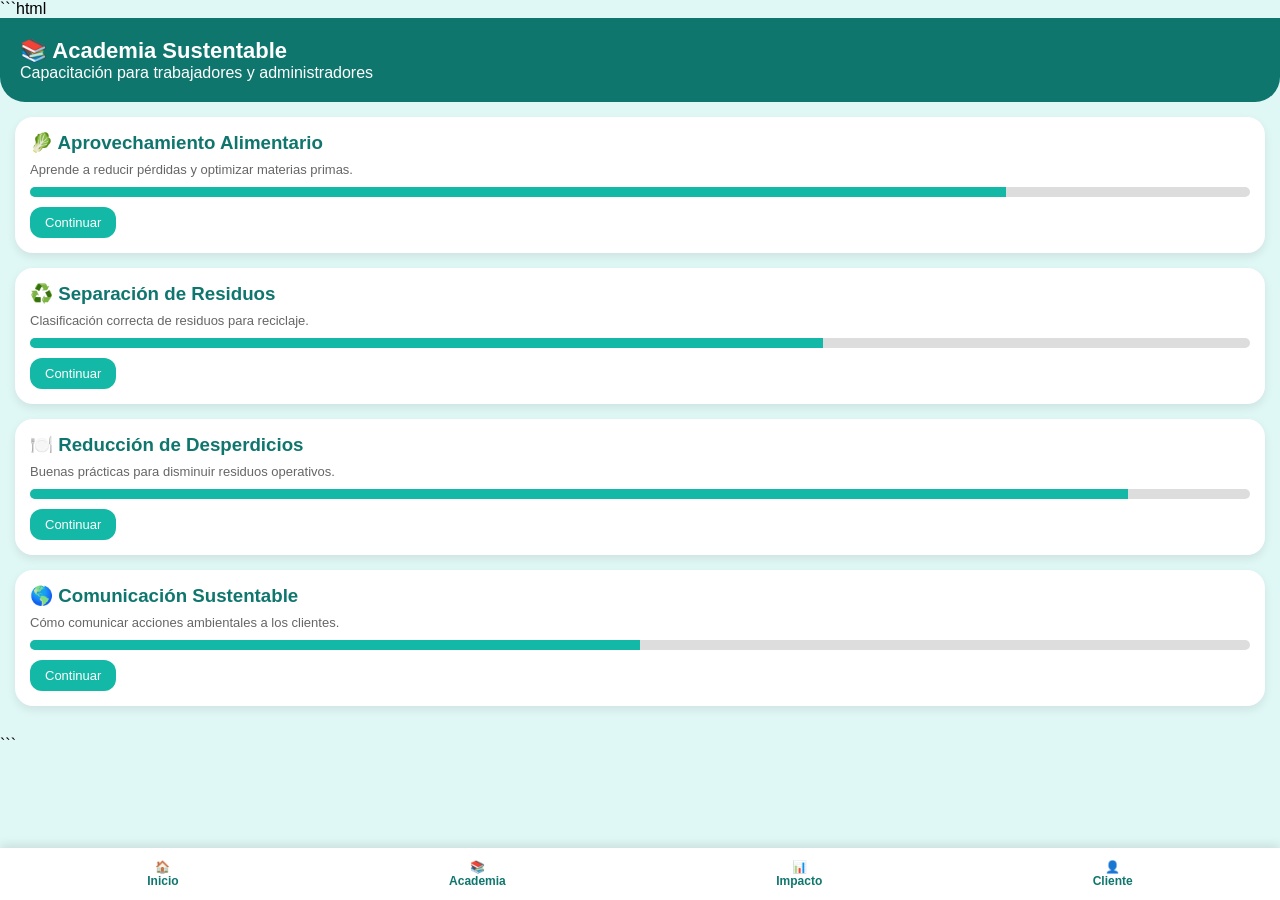
==== academia.html @ 5675aa54 "Create academia.html" ====
```html
<!DOCTYPE html>
<html lang="es">
<head>
<meta charset="UTF-8">
<meta name="viewport" content="width=device-width, initial-scale=1.0">
<title>Academia Sustentable</title>

<style>

*{
margin:0;
padding:0;
box-sizing:border-box;
font-family:Arial,sans-serif;
}

body{
background:#dff7f5;
padding-bottom:90px;
}

.header{
background:#0f766e;
color:white;
padding:20px;
border-radius:0 0 25px 25px;
}

.header h1{
font-size:22px;
}

.container{
padding:15px;
}

.course{
background:white;
padding:15px;
border-radius:18px;
margin-bottom:15px;
box-shadow:0 4px 10px rgba(0,0,0,.08);
}

.course h3{
color:#0f766e;
margin-bottom:8px;
}

.course p{
font-size:13px;
color:#666;
margin-bottom:10px;
}

.progress{
height:10px;
background:#ddd;
border-radius:10px;
overflow:hidden;
margin-bottom:10px;
}

.progress-bar{
height:100%;
background:#14b8a6;
}

.btn{
display:inline-block;
background:#14b8a6;
color:white;
padding:8px 15px;
border-radius:12px;
text-decoration:none;
font-size:13px;
}

.bottom-nav{
position:fixed;
bottom:0;
left:0;
width:100%;
background:white;
display:flex;
justify-content:space-around;
padding:12px;
box-shadow:0 -3px 10px rgba(0,0,0,.1);
}

.bottom-nav a{
text-decoration:none;
color:#0f766e;
font-size:12px;
font-weight:bold;
text-align:center;
}

</style>
</head>

<body>

<div class="header">
<h1>📚 Academia Sustentable</h1>
<p>Capacitación para trabajadores y administradores</p>
</div>

<div class="container">

<div class="course">
<h3>🥬 Aprovechamiento Alimentario</h3>
<p>Aprende a reducir pérdidas y optimizar materias primas.</p>

<div class="progress">
<div class="progress-bar" style="width:80%"></div>
</div>

<a href="#" class="btn">Continuar</a>
</div>

<div class="course">
<h3>♻️ Separación de Residuos</h3>
<p>Clasificación correcta de residuos para reciclaje.</p>

<div class="progress">
<div class="progress-bar" style="width:65%"></div>
</div>

<a href="#" class="btn">Continuar</a>
</div>

<div class="course">
<h3>🍽️ Reducción de Desperdicios</h3>
<p>Buenas prácticas para disminuir residuos operativos.</p>

<div class="progress">
<div class="progress-bar" style="width:90%"></div>
</div>

<a href="#" class="btn">Continuar</a>
</div>

<div class="course">
<h3>🌎 Comunicación Sustentable</h3>
<p>Cómo comunicar acciones ambientales a los clientes.</p>

<div class="progress">
<div class="progress-bar" style="width:50%"></div>
</div>

<a href="#" class="btn">Continuar</a>
</div>

</div>

<div class="bottom-nav">
<a href="dashboard.html">🏠<br>Inicio</a>
<a href="academia.html">📚<br>Academia</a>
<a href="impacto.html">📊<br>Impacto</a>
<a href="cliente.html">👤<br>Cliente</a>
</div>

</body>
</html>
```
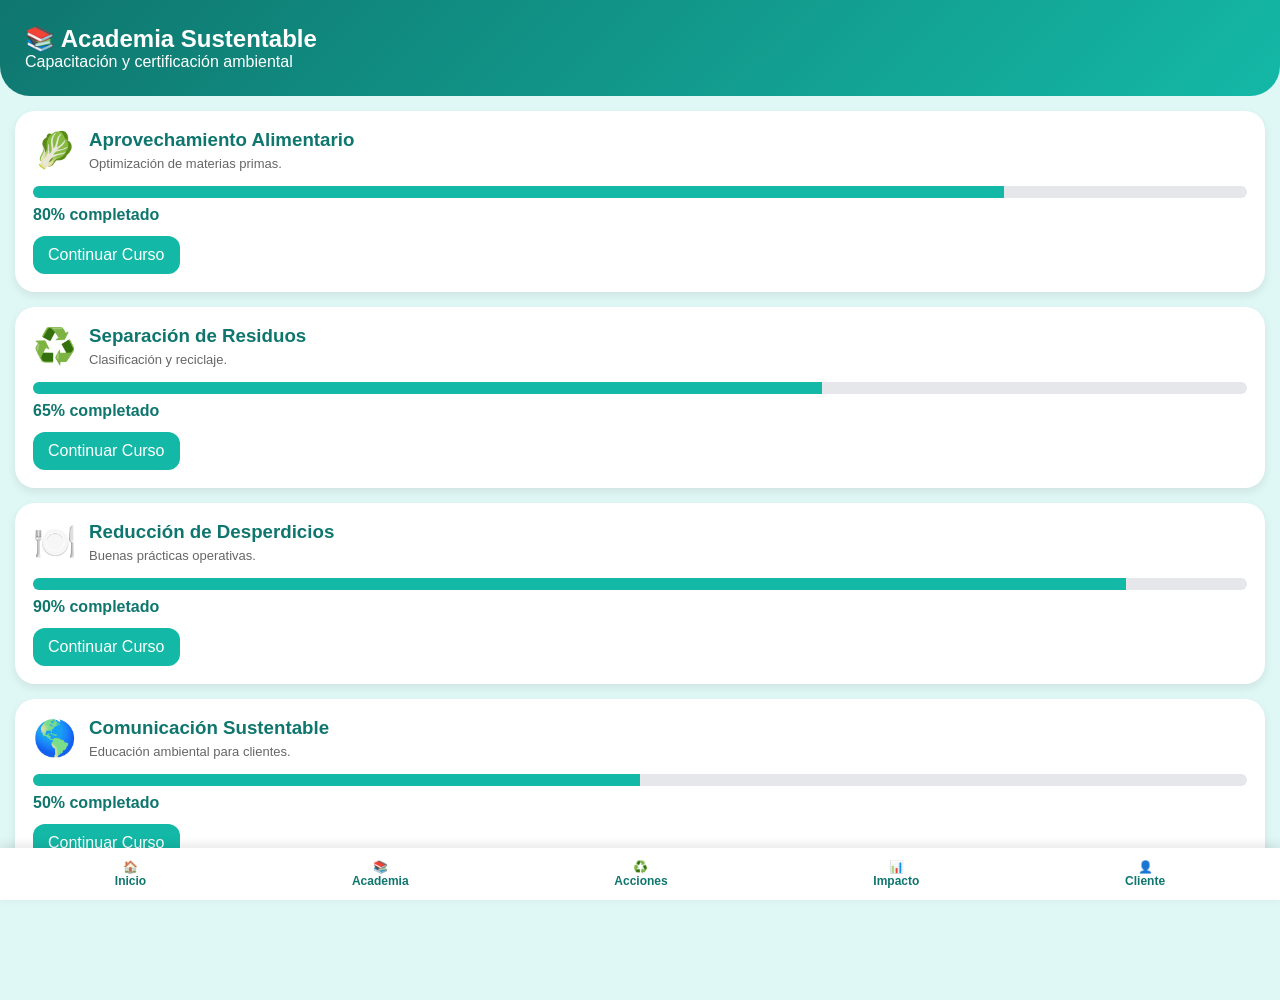
==== commit 2b34594a: "Update academia.html" ====
--- a/academia.html
+++ b/academia.html
@@ -1,4 +1,3 @@
-```html
 <!DOCTYPE html>
 <html lang="es">
 <head>
@@ -21,14 +20,14 @@
 }
 
 .header{
-background:#0f766e;
+background:linear-gradient(135deg,#0f766e,#14b8a6);
 color:white;
-padding:20px;
-border-radius:0 0 25px 25px;
+padding:25px;
+border-radius:0 0 30px 30px;
 }
 
 .header h1{
-font-size:22px;
+font-size:24px;
 }
 
 .container{
@@ -37,29 +36,39 @@
 
 .course{
 background:white;
-padding:15px;
-border-radius:18px;
+border-radius:20px;
+padding:18px;
 margin-bottom:15px;
 box-shadow:0 4px 10px rgba(0,0,0,.08);
 }
 
+.course-top{
+display:flex;
+align-items:center;
+margin-bottom:12px;
+}
+
+.icon{
+font-size:35px;
+margin-right:12px;
+}
+
 .course h3{
 color:#0f766e;
-margin-bottom:8px;
 }
 
 .course p{
 font-size:13px;
 color:#666;
-margin-bottom:10px;
+margin-top:5px;
 }
 
 .progress{
-height:10px;
-background:#ddd;
+height:12px;
+background:#e5e7eb;
 border-radius:10px;
 overflow:hidden;
-margin-bottom:10px;
+margin-top:15px;
 }
 
 .progress-bar{
@@ -67,14 +76,20 @@
 background:#14b8a6;
 }
 
+.percent{
+margin-top:8px;
+font-weight:bold;
+color:#0f766e;
+}
+
 .btn{
 display:inline-block;
+margin-top:12px;
 background:#14b8a6;
 color:white;
-padding:8px 15px;
+padding:10px 15px;
 border-radius:12px;
 text-decoration:none;
-font-size:13px;
 }
 
 .bottom-nav{
@@ -104,53 +119,81 @@
 
 <div class="header">
 <h1>📚 Academia Sustentable</h1>
-<p>Capacitación para trabajadores y administradores</p>
+<p>Capacitación y certificación ambiental</p>
 </div>
 
 <div class="container">
 
 <div class="course">
-<h3>🥬 Aprovechamiento Alimentario</h3>
-<p>Aprende a reducir pérdidas y optimizar materias primas.</p>
+<div class="course-top">
+<div class="icon">🥬</div>
+<div>
+<h3>Aprovechamiento Alimentario</h3>
+<p>Optimización de materias primas.</p>
+</div>
+</div>
 
 <div class="progress">
 <div class="progress-bar" style="width:80%"></div>
 </div>
 
-<a href="#" class="btn">Continuar</a>
-</div>
-
-<div class="course">
-<h3>♻️ Separación de Residuos</h3>
-<p>Clasificación correcta de residuos para reciclaje.</p>
+<div class="percent">80% completado</div>
+
+<a href="#" class="btn">Continuar Curso</a>
+</div>
+
+<div class="course">
+<div class="course-top">
+<div class="icon">♻️</div>
+<div>
+<h3>Separación de Residuos</h3>
+<p>Clasificación y reciclaje.</p>
+</div>
+</div>
 
 <div class="progress">
 <div class="progress-bar" style="width:65%"></div>
 </div>
 
-<a href="#" class="btn">Continuar</a>
-</div>
-
-<div class="course">
-<h3>🍽️ Reducción de Desperdicios</h3>
-<p>Buenas prácticas para disminuir residuos operativos.</p>
+<div class="percent">65% completado</div>
+
+<a href="#" class="btn">Continuar Curso</a>
+</div>
+
+<div class="course">
+<div class="course-top">
+<div class="icon">🍽️</div>
+<div>
+<h3>Reducción de Desperdicios</h3>
+<p>Buenas prácticas operativas.</p>
+</div>
+</div>
 
 <div class="progress">
 <div class="progress-bar" style="width:90%"></div>
 </div>
 
-<a href="#" class="btn">Continuar</a>
-</div>
-
-<div class="course">
-<h3>🌎 Comunicación Sustentable</h3>
-<p>Cómo comunicar acciones ambientales a los clientes.</p>
+<div class="percent">90% completado</div>
+
+<a href="#" class="btn">Continuar Curso</a>
+</div>
+
+<div class="course">
+<div class="course-top">
+<div class="icon">🌎</div>
+<div>
+<h3>Comunicación Sustentable</h3>
+<p>Educación ambiental para clientes.</p>
+</div>
+</div>
 
 <div class="progress">
 <div class="progress-bar" style="width:50%"></div>
 </div>
 
-<a href="#" class="btn">Continuar</a>
+<div class="percent">50% completado</div>
+
+<a href="#" class="btn">Continuar Curso</a>
 </div>
 
 </div>
@@ -158,10 +201,10 @@
 <div class="bottom-nav">
 <a href="dashboard.html">🏠<br>Inicio</a>
 <a href="academia.html">📚<br>Academia</a>
+<a href="acciones.html">♻️<br>Acciones</a>
 <a href="impacto.html">📊<br>Impacto</a>
 <a href="cliente.html">👤<br>Cliente</a>
 </div>
 
 </body>
 </html>
-```
